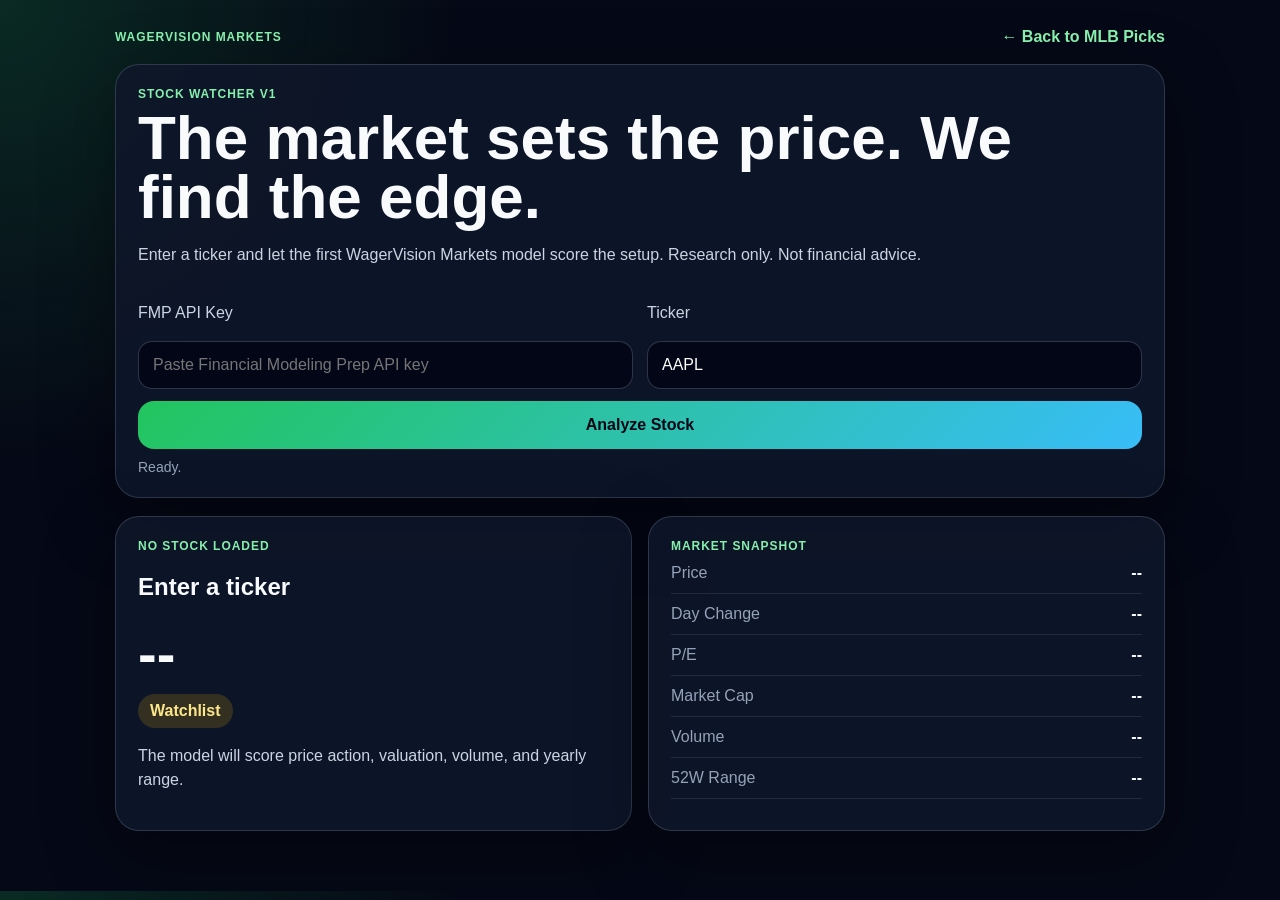
==== markets.html @ 0361a81e "Add WagerVision Markets page" ====
<!DOCTYPE html>
<html lang="en">
<head>
<meta charset="UTF-8">
<meta name="viewport" content="width=device-width, initial-scale=1.0">
<title>WagerVision Markets</title>
<style>
*{box-sizing:border-box}
body{
  margin:0;
  font-family:Arial,sans-serif;
  background:radial-gradient(circle at top left,rgba(34,197,94,.18),transparent 30%),#050816;
  color:#f8fafc;
}
.wrap{width:min(1050px,94%);margin:auto;padding:28px 0 60px}
.hero,.card{
  background:rgba(15,23,42,.86);
  border:1px solid rgba(148,163,184,.25);
  border-radius:24px;
  padding:22px;
  box-shadow:0 22px 70px rgba(0,0,0,.35);
}
.topbar{display:flex;justify-content:space-between;gap:12px;align-items:center;margin-bottom:18px}
.brand{font-weight:900;color:#86efac;letter-spacing:.08em;text-transform:uppercase;font-size:12px}
a{color:#86efac;text-decoration:none;font-weight:800}
h1{font-size:clamp(34px,6vw,62px);line-height:.95;margin:8px 0}
p{color:#cbd5e1;line-height:1.5}
.grid{display:grid;grid-template-columns:1fr 1fr;gap:14px;margin-top:18px}
input{
  width:100%;padding:14px;border-radius:14px;
  border:1px solid rgba(148,163,184,.3);
  background:#020617;color:white;font-size:16px;
}
button{
  width:100%;margin-top:12px;padding:15px;border:0;border-radius:16px;
  background:linear-gradient(135deg,#22c55e,#38bdf8);
  color:#020617;font-weight:900;font-size:16px;cursor:pointer;
}
.results{display:grid;grid-template-columns:1fr 1fr;gap:16px;margin-top:18px}
.score{font-size:56px;font-weight:900;margin:8px 0}
.badge{display:inline-block;padding:8px 12px;border-radius:999px;font-weight:900}
.buy{background:rgba(34,197,94,.18);color:#86efac}
.watch{background:rgba(234,179,8,.18);color:#fde68a}
.avoid{background:rgba(239,68,68,.18);color:#fecaca}
.stat{display:flex;justify-content:space-between;border-bottom:1px solid rgba(148,163,184,.15);padding:11px 0}
.stat span{color:#94a3b8}
.status{font-size:14px;color:#94a3b8;margin-top:10px}
@media(max-width:800px){.grid,.results{grid-template-columns:1fr}.topbar{align-items:flex-start;flex-direction:column}}
</style>
</head>
<body>
<div class="wrap">
  <div class="topbar">
    <div class="brand">WagerVision Markets</div>
    <a href="/index.html">← Back to MLB Picks</a>
  </div>

  <section class="hero">
    <div class="brand">Stock watcher v1</div>
    <h1>The market sets the price. We find the edge.</h1>
    <p>Enter a ticker and let the first WagerVision Markets model score the setup. Research only. Not financial advice.</p>

    <div class="grid">
      <div>
        <p>FMP API Key</p>
        <input id="apiKey" placeholder="Paste Financial Modeling Prep API key">
      </div>
      <div>
        <p>Ticker</p>
        <input id="ticker" value="AAPL" placeholder="AAPL, NVDA, TSLA">
      </div>
    </div>

    <button onclick="analyzeStock()">Analyze Stock</button>
    <div class="status" id="status">Ready.</div>
  </section>

  <section class="results">
    <div class="card">
      <div class="brand" id="company">No stock loaded</div>
      <h2 id="symbol">Enter a ticker</h2>
      <div class="score" id="score">--</div>
      <div class="badge watch" id="signal">Watchlist</div>
      <p id="read">The model will score price action, valuation, volume, and yearly range.</p>
    </div>

    <div class="card">
      <div class="brand">Market Snapshot</div>
      <div class="stat"><span>Price</span><strong id="price">--</strong></div>
      <div class="stat"><span>Day Change</span><strong id="change">--</strong></div>
      <div class="stat"><span>P/E</span><strong id="pe">--</strong></div>
      <div class="stat"><span>Market Cap</span><strong id="cap">--</strong></div>
      <div class="stat"><span>Volume</span><strong id="volume">--</strong></div>
      <div class="stat"><span>52W Range</span><strong id="range">--</strong></div>
    </div>
  </section>
</div>

<script>
const API_BASE = "https://financialmodelingprep.com/stable";

function el(id){return document.getElementById(id)}
function setText(id,v){el(id).textContent=v}
function clamp(n,min,max){return Math.max(min,Math.min(max,n))}
function money(v){const n=Number(v);return Number.isFinite(n)?"$"+n.toFixed(2):"--"}
function compact(v){
  const n=Number(v);
  if(!Number.isFinite(n))return"--";
  if(Math.abs(n)>=1e12)return(n/1e12).toFixed(2)+"T";
  if(Math.abs(n)>=1e9)return(n/1e9).toFixed(2)+"B";
  if(Math.abs(n)>=1e6)return(n/1e6).toFixed(2)+"M";
  return n.toLocaleString();
}

async function fmp(endpoint,key){
  const sep=endpoint.includes("?")?"&":"?";
  const url=`${API_BASE}${endpoint}${sep}apikey=${encodeURIComponent(key)}`;
  const res=await fetch(url);
  if(!res.ok)throw new Error("FMP request failed");
  return res.json();
}

function scoreStock(q){
  let score=50;
  const reasons=[];

  const change=Number(q.changePercentage ?? q.changesPercentage ?? 0);
  const pe=Number(q.pe ?? 0);
  const price=Number(q.price ?? 0);
  const high=Number(q.yearHigh ?? 0);
  const low=Number(q.yearLow ?? 0);
  const volume=Number(q.volume ?? 0);
  const avgVolume=Number(q.avgVolume ?? 0);

  if(change>2){score+=8;reasons.push("strong short-term momentum")}
  else if(change>.5){score+=4;reasons.push("positive price action")}
  else if(change<-2){score-=8;reasons.push("heavy selling pressure")}
  else if(change<-.5){score-=4;reasons.push("slight negative pressure")}

  if(pe>0&&pe<18){score+=8;reasons.push("reasonable valuation")}
  else if(pe>=18&&pe<=35){score+=2;reasons.push("valuation is acceptable")}
  else if(pe>50){score-=8;reasons.push("expensive valuation")}

  if(price&&high&&low&&high>low){
    const pos=(price-low)/(high-low);
    if(pos>.75){score+=6;reasons.push("trading near yearly strength")}
    else if(pos<.25){score-=6;reasons.push("trading near yearly weakness")}
  }

  if(volume&&avgVolume&&volume>avgVolume*1.5){
    score+=4;reasons.push("above-average volume")
  }

  score=clamp(Math.round(score),1,99);

  let signal="Watchlist", cls="watch";
  if(score>=70){signal="Buy Signal";cls="buy"}
  if(score<45){signal="Avoid / Weak";cls="avoid"}

  return{score,signal,cls,reasons};
}

async function analyzeStock(){
  const key=el("apiKey").value.trim();
  const ticker=el("ticker").value.trim().toUpperCase();

  if(!key){setText("status","Paste your FMP API key first.");return}
  if(!ticker){setText("status","Enter a ticker.");return}

  localStorage.setItem("wvm_fmp_key",key);
  setText("status",`Analyzing ${ticker}...`);

  try{
    const data=await fmp(`/quote?symbol=${encodeURIComponent(ticker)}`,key);
    const q=Array.isArray(data)?data[0]:data;

    if(!q||!q.symbol)throw new Error("No ticker found");

    const model=scoreStock(q);

    setText("company",q.name||q.symbol);
    setText("symbol",q.symbol);
    setText("score",model.score+"/100");

    const badge=el("signal");
    badge.textContent=model.signal;
    badge.className="badge "+model.cls;

    setText("price",money(q.price));
    setText("change",Number(q.changePercentage ?? q.changesPercentage ?? 0).toFixed(2)+"%");
    setText("pe",q.pe?Number(q.pe).toFixed(2):"--");
    setText("cap",compact(q.marketCap));
    setText("volume",compact(q.volume));
    setText("range",money(q.yearLow)+" - "+money(q.yearHigh));

    const reason=model.reasons.length?model.reasons.join(", "):"mixed signals with no obvious edge";
    setText("read",`${q.symbol} scores ${model.score}/100. The model sees ${reason}. This is the first signal layer, not a final investment call.`);

    setText("status","Analysis complete.");
  }catch(err){
    console.error(err);
    setText("status","Could not analyze ticker. Check API key, ticker, or console.");
  }
}

window.addEventListener("DOMContentLoaded",()=>{
  const saved=localStorage.getItem("wvm_fmp_key");
  if(saved)el("apiKey").value=saved;
});
</script>
</body>
</html>
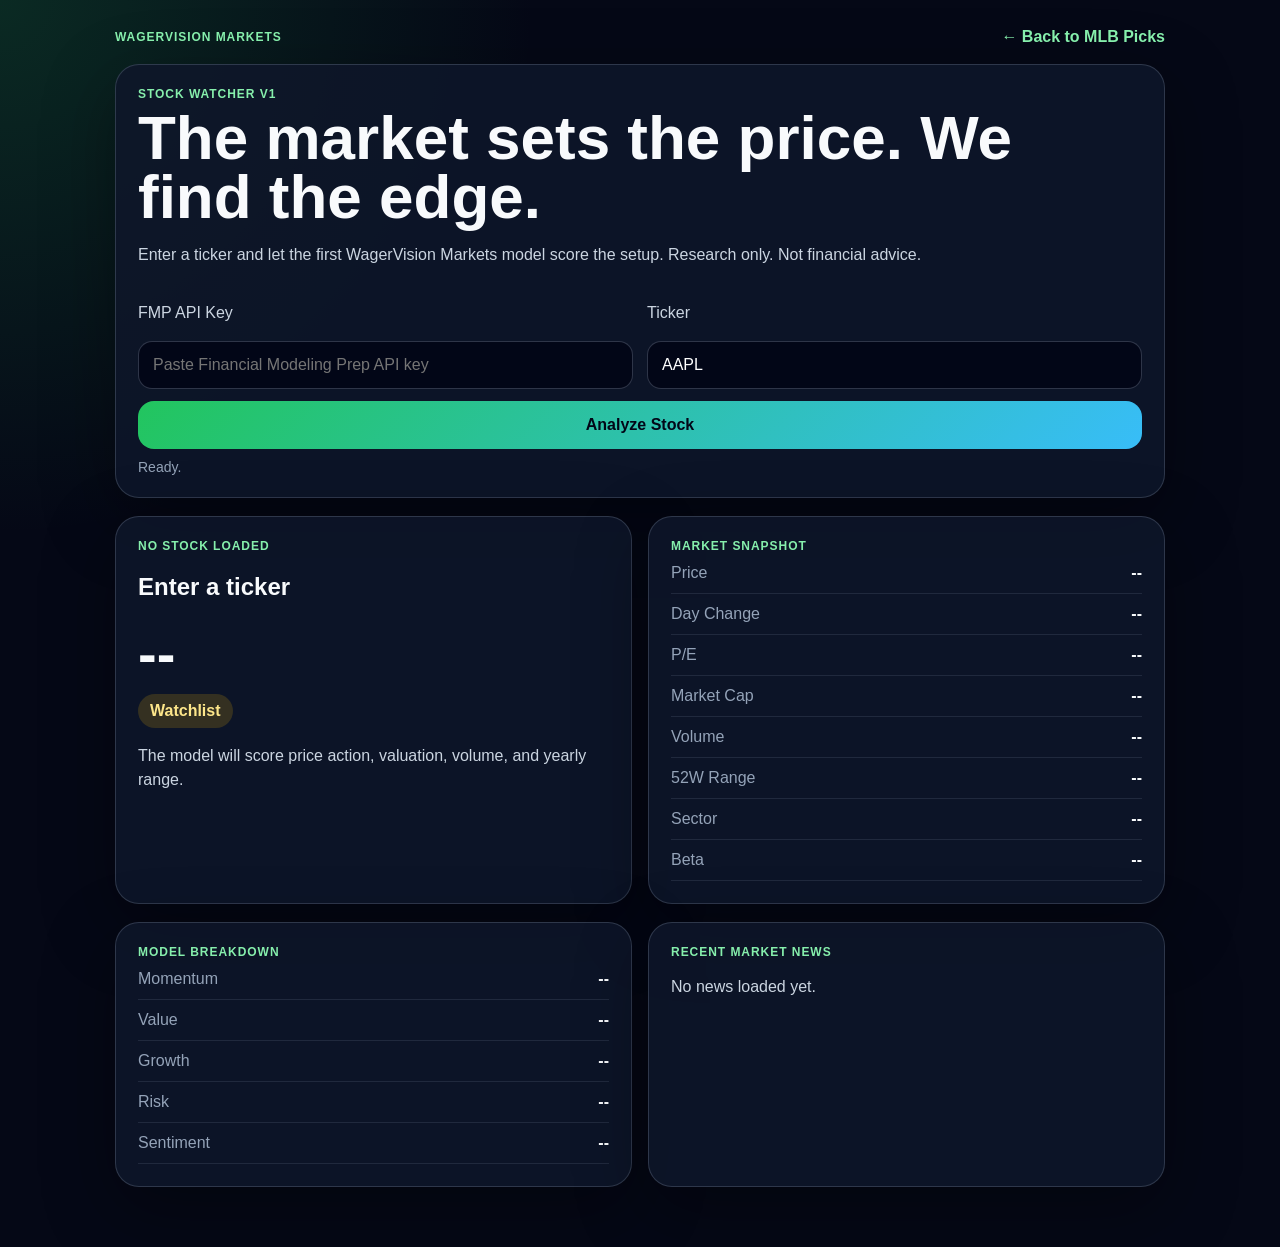
==== commit 2ffa3104: "Upgrade Markets page with fundamentals and news scoring" ====
--- a/markets.html
+++ b/markets.html
@@ -92,6 +92,24 @@
       <div class="stat"><span>Market Cap</span><strong id="cap">--</strong></div>
       <div class="stat"><span>Volume</span><strong id="volume">--</strong></div>
       <div class="stat"><span>52W Range</span><strong id="range">--</strong></div>
+      <div class="stat"><span>Sector</span><strong id="sector">--</strong></div>
+      <div class="stat"><span>Beta</span><strong id="beta">--</strong></div>
+    </div>
+  </section>
+
+  <section class="results">
+    <div class="card">
+      <div class="brand">Model Breakdown</div>
+      <div class="stat"><span>Momentum</span><strong id="momentumScore">--</strong></div>
+      <div class="stat"><span>Value</span><strong id="valueScore">--</strong></div>
+      <div class="stat"><span>Growth</span><strong id="growthScore">--</strong></div>
+      <div class="stat"><span>Risk</span><strong id="riskScore">--</strong></div>
+      <div class="stat"><span>Sentiment</span><strong id="sentimentScore">--</strong></div>
+    </div>
+
+    <div class="card">
+      <div class="brand">Recent Market News</div>
+      <p id="newsBox">No news loaded yet.</p>
     </div>
   </section>
 </div>
@@ -120,45 +138,115 @@
   return res.json();
 }
 
-function scoreStock(q){
-  let score=50;
+function firstRow(data){
+  return Array.isArray(data) ? data[0] : data;
+}
+
+function pct(v){
+  const n=Number(v);
+  return Number.isFinite(n)?n.toFixed(2)+"%":"--";
+}
+
+function safeNum(v, fallback=0){
+  const n=Number(v);
+  return Number.isFinite(n)?n:fallback;
+}
+
+function scoreBucket(value){
+  return clamp(Math.round(value),1,99);
+}
+
+function scoreStock(q, profile={}, metrics={}, ratios={}, changes={}, news=[]){
   const reasons=[];
-
   const change=Number(q.changePercentage ?? q.changesPercentage ?? 0);
-  const pe=Number(q.pe ?? 0);
-  const price=Number(q.price ?? 0);
-  const high=Number(q.yearHigh ?? 0);
-  const low=Number(q.yearLow ?? 0);
-  const volume=Number(q.volume ?? 0);
-  const avgVolume=Number(q.avgVolume ?? 0);
-
-  if(change>2){score+=8;reasons.push("strong short-term momentum")}
-  else if(change>.5){score+=4;reasons.push("positive price action")}
-  else if(change<-2){score-=8;reasons.push("heavy selling pressure")}
-  else if(change<-.5){score-=4;reasons.push("slight negative pressure")}
-
-  if(pe>0&&pe<18){score+=8;reasons.push("reasonable valuation")}
-  else if(pe>=18&&pe<=35){score+=2;reasons.push("valuation is acceptable")}
-  else if(pe>50){score-=8;reasons.push("expensive valuation")}
+  const pe=safeNum(q.pe);
+  const price=safeNum(q.price);
+  const high=safeNum(q.yearHigh);
+  const low=safeNum(q.yearLow);
+  const volume=safeNum(q.volume);
+  const avgVolume=safeNum(q.avgVolume);
+  const beta=safeNum(profile.beta);
+
+  const revenueGrowth=safeNum(metrics.revenuePerShareGrowth ?? metrics.revenueGrowth);
+  const roe=safeNum(metrics.roe);
+  const debtToEquity=safeNum(ratios.debtEquityRatio);
+  const netMargin=safeNum(ratios.netProfitMargin);
+
+  let momentum=50;
+  if(change>2) momentum+=22;
+  else if(change>.5) momentum+=12;
+  else if(change< -2) momentum-=22;
+  else if(change< -.5) momentum-=12;
 
   if(price&&high&&low&&high>low){
     const pos=(price-low)/(high-low);
-    if(pos>.75){score+=6;reasons.push("trading near yearly strength")}
-    else if(pos<.25){score-=6;reasons.push("trading near yearly weakness")}
+    if(pos>.75) momentum+=14;
+    else if(pos<.25) momentum-=14;
   }
 
-  if(volume&&avgVolume&&volume>avgVolume*1.5){
-    score+=4;reasons.push("above-average volume")
-  }
-
-  score=clamp(Math.round(score),1,99);
+  if(volume&&avgVolume&&volume>avgVolume*1.5) momentum+=8;
+  momentum=scoreBucket(momentum);
+
+  let value=50;
+  if(pe>0&&pe<18) value+=24;
+  else if(pe>=18&&pe<=35) value+=8;
+  else if(pe>50) value-=24;
+  else if(pe<=0) value-=8;
+  value=scoreBucket(value);
+
+  let growth=50;
+  if(revenueGrowth>.15) growth+=22;
+  else if(revenueGrowth>.05) growth+=12;
+  else if(revenueGrowth<0) growth-=18;
+
+  if(roe>.20) growth+=12;
+  else if(roe>.10) growth+=6;
+
+  if(netMargin>.20) growth+=10;
+  else if(netMargin<0) growth-=16;
+
+  growth=scoreBucket(growth);
+
+  let risk=65;
+  if(beta>1.6) risk-=20;
+  else if(beta>1.2) risk-=10;
+  else if(beta>0&&beta<1) risk+=8;
+
+  if(debtToEquity>2) risk-=18;
+  else if(debtToEquity>1) risk-=8;
+
+  risk=scoreBucket(risk);
+
+  let sentiment=50;
+  const newsText=news.map(n=>(n.title||"").toLowerCase()).join(" ");
+  const goodWords=["beats","surges","growth","upgrade","record","profit","partnership","approval","raises"];
+  const badWords=["misses","falls","lawsuit","downgrade","cut","probe","loss","warning","layoffs"];
+  goodWords.forEach(w=>{if(newsText.includes(w))sentiment+=5});
+  badWords.forEach(w=>{if(newsText.includes(w))sentiment-=5});
+  sentiment=scoreBucket(sentiment);
+
+  const score=Math.round(
+    momentum*.25+
+    value*.20+
+    growth*.22+
+    risk*.18+
+    sentiment*.15
+  );
+
+  if(momentum>=65) reasons.push("positive momentum");
+  if(value>=65) reasons.push("reasonable valuation");
+  if(growth>=65) reasons.push("strong growth or profitability signals");
+  if(risk<45) reasons.push("elevated risk");
+  if(sentiment>=60) reasons.push("positive news tone");
+  if(sentiment<45) reasons.push("negative news tone");
 
   let signal="Watchlist", cls="watch";
-  if(score>=70){signal="Buy Signal";cls="buy"}
-  if(score<45){signal="Avoid / Weak";cls="avoid"}
-
-  return{score,signal,cls,reasons};
-}
+  if(score>=72){signal="Buy Signal";cls="buy"}
+  else if(score<45){signal="Avoid / Weak";cls="avoid"}
+
+  return{score,signal,cls,reasons,momentum,value,growth,risk,sentiment};
+}
+
 
 async function analyzeStock(){
   const key=el("apiKey").value.trim();
@@ -171,14 +259,27 @@
   setText("status",`Analyzing ${ticker}...`);
 
   try{
-    const data=await fmp(`/quote?symbol=${encodeURIComponent(ticker)}`,key);
-    const q=Array.isArray(data)?data[0]:data;
+    const [quoteData, profileData, metricsData, ratiosData, changesData, newsData] = await Promise.all([
+      fmp(`/quote?symbol=${encodeURIComponent(ticker)}`,key),
+      fmp(`/profile?symbol=${encodeURIComponent(ticker)}`,key).catch(()=>[]),
+      fmp(`/key-metrics?symbol=${encodeURIComponent(ticker)}&limit=1`,key).catch(()=>[]),
+      fmp(`/ratios?symbol=${encodeURIComponent(ticker)}&limit=1`,key).catch(()=>[]),
+      fmp(`/stock-price-change?symbol=${encodeURIComponent(ticker)}`,key).catch(()=>[]),
+      fmp(`/stock-news?symbols=${encodeURIComponent(ticker)}&limit=5`,key).catch(()=>[])
+    ]);
+
+    const q=firstRow(quoteData);
+    const profile=firstRow(profileData)||{};
+    const metrics=firstRow(metricsData)||{};
+    const ratios=firstRow(ratiosData)||{};
+    const changes=firstRow(changesData)||{};
+    const news=Array.isArray(newsData)?newsData:[];
 
     if(!q||!q.symbol)throw new Error("No ticker found");
 
-    const model=scoreStock(q);
-
-    setText("company",q.name||q.symbol);
+    const model=scoreStock(q,profile,metrics,ratios,changes,news);
+
+    setText("company",profile.companyName||q.name||q.symbol);
     setText("symbol",q.symbol);
     setText("score",model.score+"/100");
 
@@ -192,9 +293,20 @@
     setText("cap",compact(q.marketCap));
     setText("volume",compact(q.volume));
     setText("range",money(q.yearLow)+" - "+money(q.yearHigh));
+    setText("sector",profile.sector||"--");
+    setText("beta",profile.beta?Number(profile.beta).toFixed(2):"--");
+
+    setText("momentumScore",model.momentum+"/100");
+    setText("valueScore",model.value+"/100");
+    setText("growthScore",model.growth+"/100");
+    setText("riskScore",model.risk+"/100");
+    setText("sentimentScore",model.sentiment+"/100");
+
+    const headlines=news.slice(0,4).map(n=>"• "+(n.title||"Untitled")).join("<br>");
+    el("newsBox").innerHTML=headlines || "No recent news returned by the data source.";
 
     const reason=model.reasons.length?model.reasons.join(", "):"mixed signals with no obvious edge";
-    setText("read",`${q.symbol} scores ${model.score}/100. The model sees ${reason}. This is the first signal layer, not a final investment call.`);
+    setText("read",`${q.symbol} scores ${model.score}/100. The model sees ${reason}. This combines price action, valuation, growth, risk, and basic news sentiment.`);
 
     setText("status","Analysis complete.");
   }catch(err){
@@ -202,6 +314,7 @@
     setText("status","Could not analyze ticker. Check API key, ticker, or console.");
   }
 }
+
 
 window.addEventListener("DOMContentLoaded",()=>{
   const saved=localStorage.getItem("wvm_fmp_key");
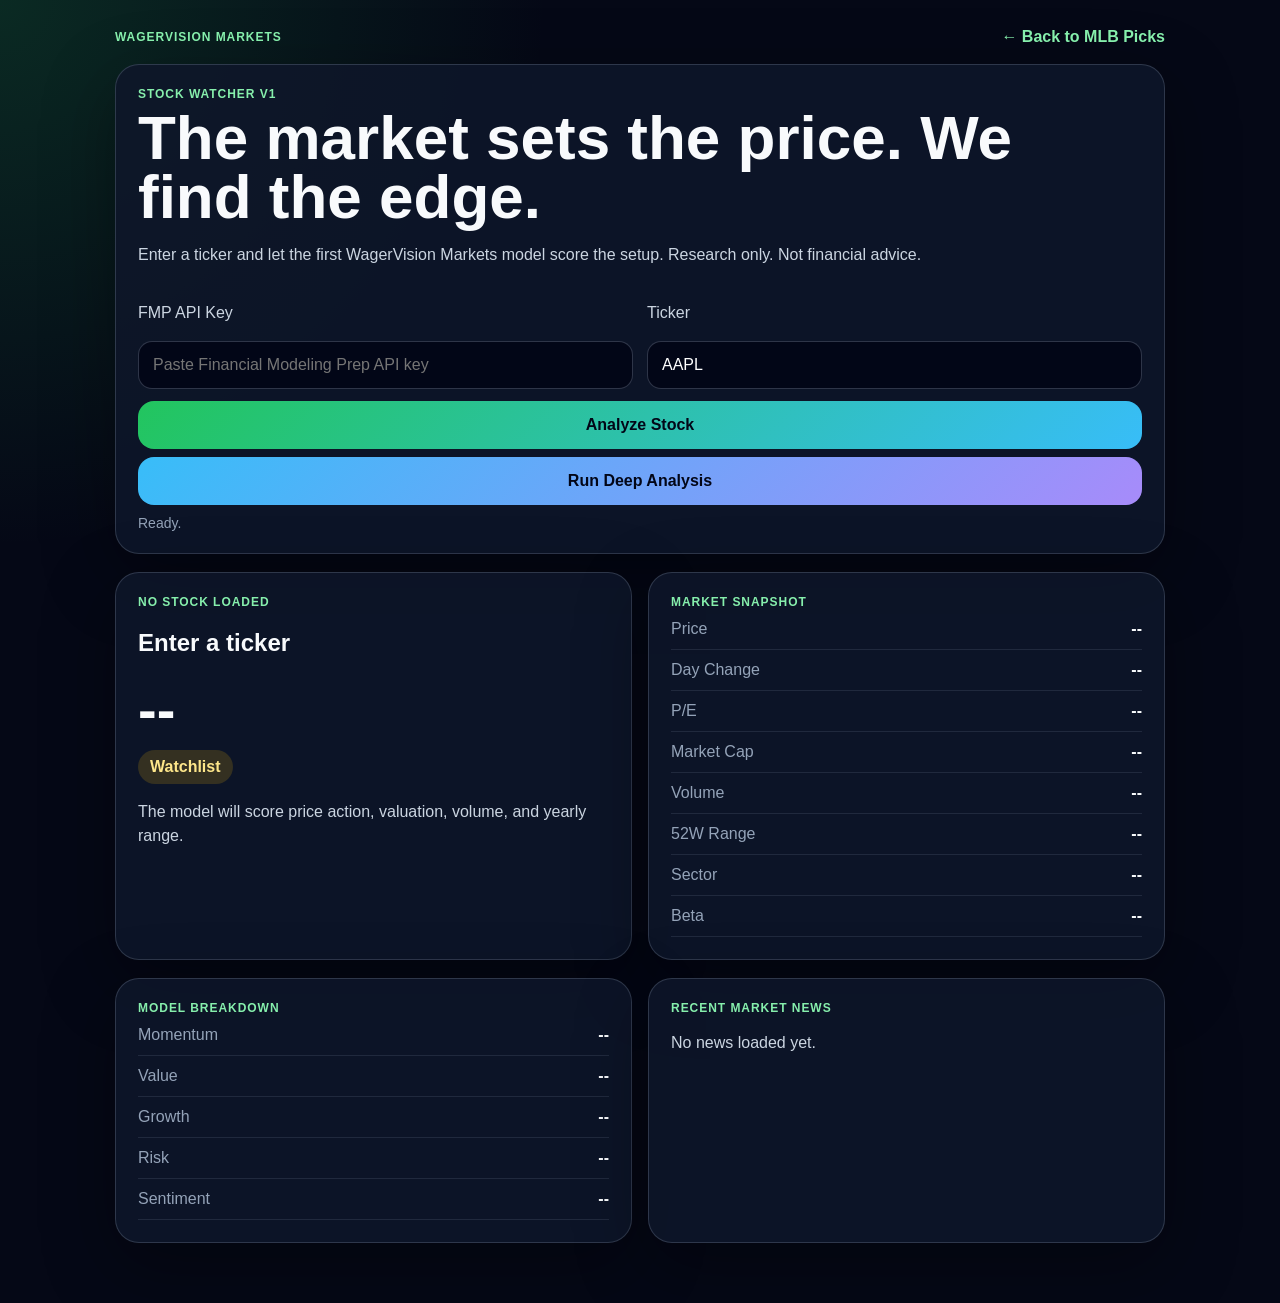
==== commit c6c67d60: "Add cached deep analysis to Markets page" ====
--- a/markets.html
+++ b/markets.html
@@ -72,6 +72,9 @@
     </div>
 
     <button onclick="analyzeStock()">Analyze Stock</button>
+<button onclick="runDeepAnalysis()" style="margin-top:8px;background:linear-gradient(135deg,#38bdf8,#a78bfa);">
+  Run Deep Analysis
+</button>
     <div class="status" id="status">Ready.</div>
   </section>
 
@@ -252,34 +255,30 @@
   const key=el("apiKey").value.trim();
   const ticker=el("ticker").value.trim().toUpperCase();
 
-  if(!key){setText("status","Paste your FMP API key first.");return}
-  if(!ticker){setText("status","Enter a ticker.");return}
+  if(!key){
+    setText("status","Paste your FMP API key first.");
+    return;
+  }
+
+  if(!ticker){
+    setText("status","Enter a ticker.");
+    return;
+  }
 
   localStorage.setItem("wvm_fmp_key",key);
-  setText("status",`Analyzing ${ticker}...`);
+  setText("status",`Analyzing ${ticker} with quote-only mode...`);
 
   try{
-    const [quoteData, profileData, metricsData, ratiosData, changesData, newsData] = await Promise.all([
-      fmp(`/quote?symbol=${encodeURIComponent(ticker)}`,key),
-      fmp(`/profile?symbol=${encodeURIComponent(ticker)}`,key).catch(()=>[]),
-      fmp(`/key-metrics?symbol=${encodeURIComponent(ticker)}&limit=1`,key).catch(()=>[]),
-      fmp(`/ratios?symbol=${encodeURIComponent(ticker)}&limit=1`,key).catch(()=>[]),
-      fmp(`/stock-price-change?symbol=${encodeURIComponent(ticker)}`,key).catch(()=>[]),
-      fmp(`/stock-news?symbols=${encodeURIComponent(ticker)}&limit=5`,key).catch(()=>[])
-    ]);
-
-    const q=firstRow(quoteData);
-    const profile=firstRow(profileData)||{};
-    const metrics=firstRow(metricsData)||{};
-    const ratios=firstRow(ratiosData)||{};
-    const changes=firstRow(changesData)||{};
-    const news=Array.isArray(newsData)?newsData:[];
-
-    if(!q||!q.symbol)throw new Error("No ticker found");
-
-    const model=scoreStock(q,profile,metrics,ratios,changes,news);
-
-    setText("company",profile.companyName||q.name||q.symbol);
+    const quoteData = await fmp(`/quote?symbol=${encodeURIComponent(ticker)}`,key);
+    const q = firstRow(quoteData);
+
+    if(!q || !q.symbol){
+      throw new Error("No ticker found");
+    }
+
+    const model = scoreStock(q,{},{},{},{},[]);
+
+    setText("company",q.name||q.symbol);
     setText("symbol",q.symbol);
     setText("score",model.score+"/100");
 
@@ -293,29 +292,123 @@
     setText("cap",compact(q.marketCap));
     setText("volume",compact(q.volume));
     setText("range",money(q.yearLow)+" - "+money(q.yearHigh));
-    setText("sector",profile.sector||"--");
-    setText("beta",profile.beta?Number(profile.beta).toFixed(2):"--");
-
-    setText("momentumScore",model.momentum+"/100");
-    setText("valueScore",model.value+"/100");
-    setText("growthScore",model.growth+"/100");
-    setText("riskScore",model.risk+"/100");
-    setText("sentimentScore",model.sentiment+"/100");
-
-    const headlines=news.slice(0,4).map(n=>"• "+(n.title||"Untitled")).join("<br>");
-    el("newsBox").innerHTML=headlines || "No recent news returned by the data source.";
-
-    const reason=model.reasons.length?model.reasons.join(", "):"mixed signals with no obvious edge";
-    setText("read",`${q.symbol} scores ${model.score}/100. The model sees ${reason}. This combines price action, valuation, growth, risk, and basic news sentiment.`);
-
-    setText("status","Analysis complete.");
+
+    if(el("sector")) setText("sector","Deep only");
+    if(el("beta")) setText("beta","--");
+
+    if(el("momentumScore")) setText("momentumScore",model.momentum+"/100");
+    if(el("valueScore")) setText("valueScore",model.value+"/100");
+    if(el("growthScore")) setText("growthScore","Deep only");
+    if(el("riskScore")) setText("riskScore","Deep only");
+    if(el("sentimentScore")) setText("sentimentScore","Deep only");
+
+    if(el("newsBox")){
+      el("newsBox").innerHTML="News is disabled in quote-only mode to save API calls. We’ll add Deep Analysis next.";
+    }
+
+    const reason=model.reasons.length?model.reasons.join(", "):"mixed quote-based signals";
+    setText("read",`${q.symbol} scores ${model.score}/100. Quote-only mode sees ${reason}.`);
+
+    setText("status","Analysis complete. Quote-only mode used about 1 API call.");
   }catch(err){
     console.error(err);
-    setText("status","Could not analyze ticker. Check API key, ticker, or console.");
-  }
-}
-
-
+    setText("status","Error: "+(err.message||err));
+  }
+}
+async function runDeepAnalysis(){
+  const key = el("apiKey").value.trim();
+  const ticker = el("ticker").value.trim().toUpperCase();
+
+  if(!key){
+    setText("status","Paste your FMP API key first.");
+    return;
+  }
+
+  if(!ticker){
+    setText("status","Enter a ticker.");
+    return;
+  }
+
+  const cacheKey = "wvm_deep_" + ticker;
+  const cached = localStorage.getItem(cacheKey);
+  const now = Date.now();
+  const oneDay = 24 * 60 * 60 * 1000;
+
+  if(cached){
+    const saved = JSON.parse(cached);
+    if(saved.time && now - saved.time < oneDay){
+      applyDeepData(saved.data, true);
+      return;
+    }
+  }
+
+  setText("status","Running deep analysis for " + ticker + "...");
+
+  try{
+    const profileData = await fmp(`/profile?symbol=${ticker}`, key).catch(()=>[]);
+    const ratiosData = await fmp(`/ratios?symbol=${ticker}&limit=1`, key).catch(()=>[]);
+    const newsData = await fmp(`/stock-news?symbols=${ticker}&limit=5`, key).catch(()=>[]);
+
+    const data = {
+      profile: firstRow(profileData) || {},
+      ratios: firstRow(ratiosData) || {},
+      news: Array.isArray(newsData) ? newsData : []
+    };
+
+    localStorage.setItem(cacheKey, JSON.stringify({time: now, data}));
+    applyDeepData(data, false);
+
+  }catch(err){
+    console.error(err);
+    setText("status","Deep analysis error: " + (err.message || err));
+  }
+}
+
+function applyDeepData(data, fromCache){
+  const profile = data.profile || {};
+  const ratios = data.ratios || {};
+  const news = data.news || [];
+
+  if(el("sector")) setText("sector", profile.sector || "--");
+  if(el("beta")) setText("beta", profile.beta ? Number(profile.beta).toFixed(2) : "--");
+
+  let risk = 65;
+  const beta = Number(profile.beta || 0);
+  const debt = Number(ratios.debtEquityRatio || 0);
+
+  if(beta > 1.6) risk -= 20;
+  else if(beta > 1.2) risk -= 10;
+  else if(beta > 0 && beta < 1) risk += 8;
+
+  if(debt > 2) risk -= 18;
+  else if(debt > 1) risk -= 8;
+
+  risk = clamp(Math.round(risk),1,99);
+
+  let sentiment = 50;
+  const text = news.map(n => (n.title || "").toLowerCase()).join(" ");
+
+  ["beats","growth","upgrade","profit","partnership","approval"].forEach(w=>{
+    if(text.includes(w)) sentiment += 5;
+  });
+
+  ["misses","lawsuit","downgrade","loss","warning","layoffs"].forEach(w=>{
+    if(text.includes(w)) sentiment -= 5;
+  });
+
+  sentiment = clamp(Math.round(sentiment),1,99);
+
+  if(el("growthScore")) setText("growthScore","Deep loaded");
+  if(el("riskScore")) setText("riskScore",risk + "/100");
+  if(el("sentimentScore")) setText("sentimentScore",sentiment + "/100");
+
+  if(el("newsBox")){
+    const headlines = news.slice(0,5).map(n => "• " + (n.title || "Untitled")).join("<br>");
+    el("newsBox").innerHTML = headlines || "No recent news returned.";
+  }
+
+  setText("status", fromCache ? "Deep analysis loaded from cache." : "Deep analysis complete and cached.");
+}
 window.addEventListener("DOMContentLoaded",()=>{
   const saved=localStorage.getItem("wvm_fmp_key");
   if(saved)el("apiKey").value=saved;
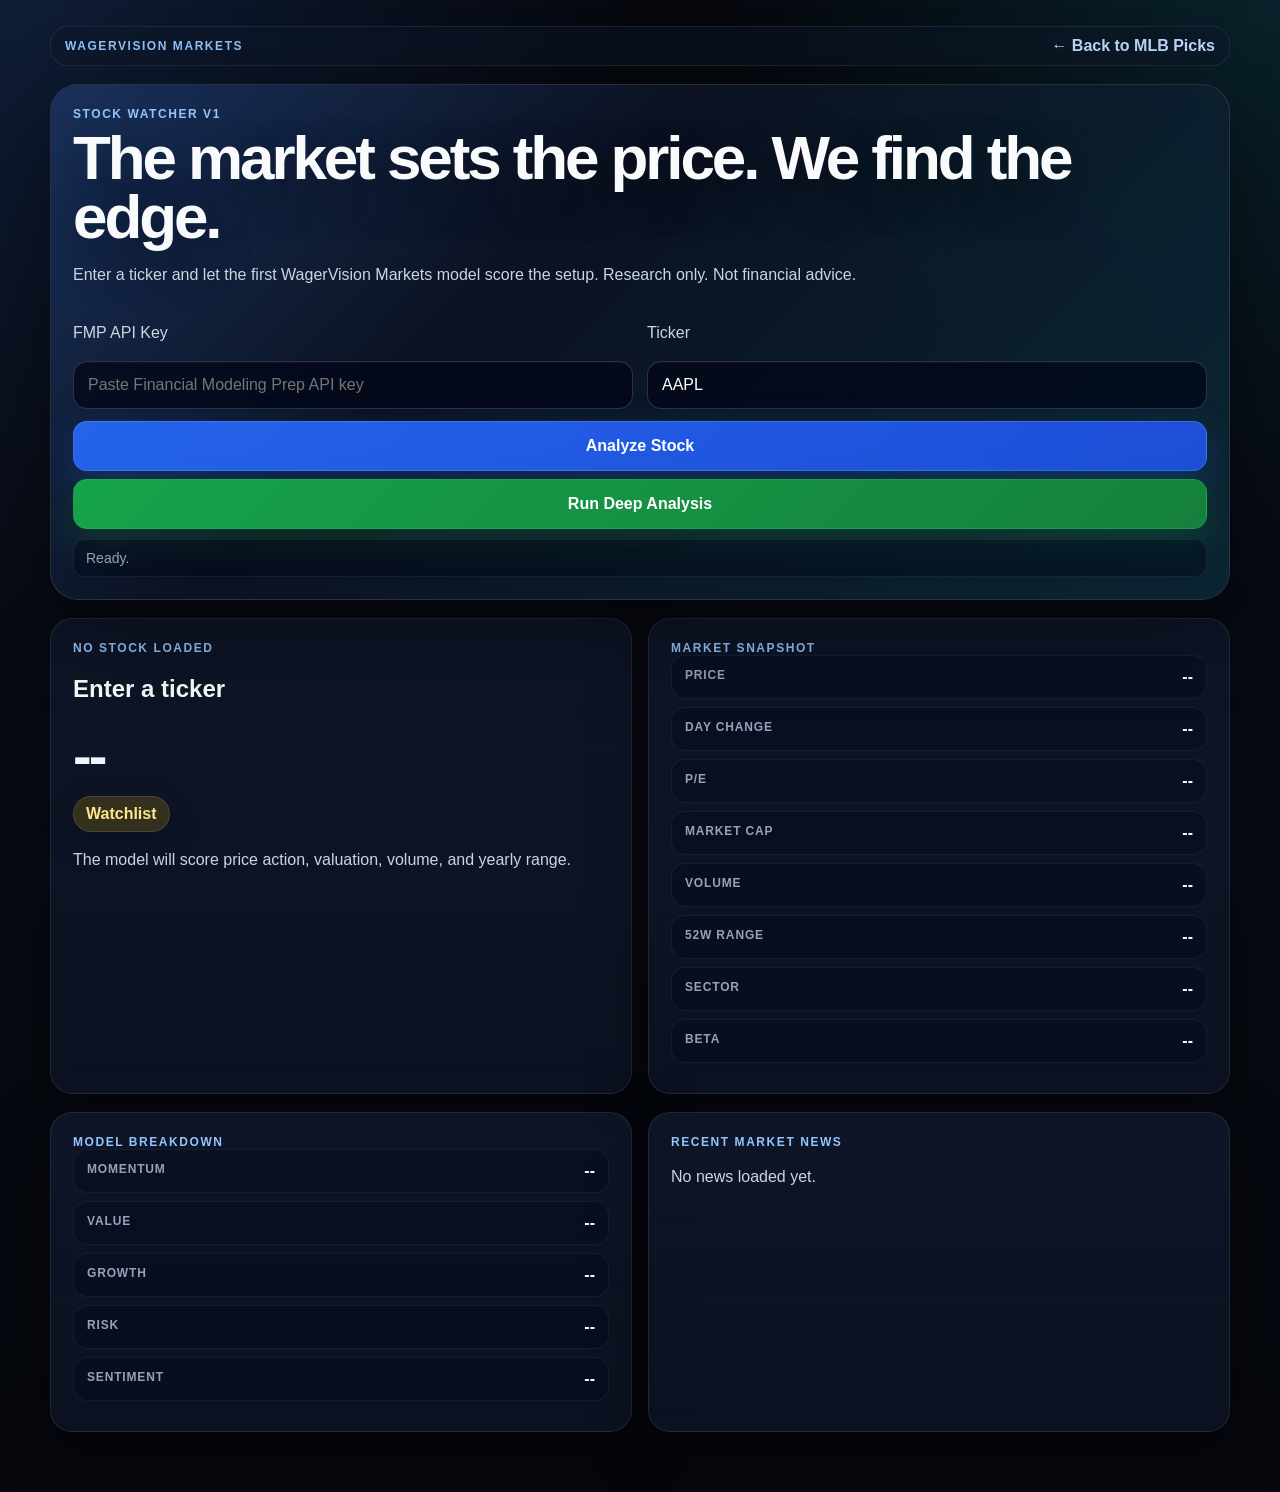
==== commit 11bda818: "Polish Markets page to match WagerVision style" ====
--- a/markets.html
+++ b/markets.html
@@ -47,6 +47,153 @@
 .status{font-size:14px;color:#94a3b8;margin-top:10px}
 @media(max-width:800px){.grid,.results{grid-template-columns:1fr}.topbar{align-items:flex-start;flex-direction:column}}
 </style>
+<style id="markets-premium-style">
+:root{
+  --wv-bg:#05070d;
+  --wv-panel:#0c111d;
+  --wv-glass:rgba(15,23,42,.78);
+  --wv-border:rgba(148,163,184,.22);
+  --wv-blue:#3b82f6;
+  --wv-cyan:#22d3ee;
+  --wv-green:#22c55e;
+  --wv-text:#f8fafc;
+  --wv-muted:#94a3b8;
+}
+
+body{
+  background:
+    radial-gradient(circle at top left, rgba(59,130,246,.18), transparent 32%),
+    radial-gradient(circle at top right, rgba(34,211,238,.13), transparent 28%),
+    linear-gradient(180deg,#05070d 0%,#080b13 45%,#05070d 100%) !important;
+  color:var(--wv-text) !important;
+}
+
+.wrap{
+  width:min(1180px,94%) !important;
+  padding-top:26px !important;
+}
+
+.hero{
+  position:relative;
+  overflow:hidden;
+  background:
+    linear-gradient(135deg, rgba(15,23,42,.92), rgba(8,13,24,.92)),
+    radial-gradient(circle at top right, rgba(34,211,238,.16), transparent 35%) !important;
+  border:1px solid var(--wv-border) !important;
+  border-radius:28px !important;
+  box-shadow:0 24px 90px rgba(0,0,0,.48) !important;
+}
+
+.hero:before{
+  content:"";
+  position:absolute;
+  inset:0;
+  background:linear-gradient(135deg, rgba(59,130,246,.24), transparent 38%, rgba(34,211,238,.12));
+  pointer-events:none;
+}
+
+.hero > *{
+  position:relative;
+  z-index:1;
+}
+
+.brand{
+  color:#93c5fd !important;
+  font-weight:900 !important;
+  letter-spacing:.13em !important;
+}
+
+h1{
+  letter-spacing:-.05em !important;
+  text-shadow:0 18px 50px rgba(0,0,0,.45);
+}
+
+.card{
+  background:
+    linear-gradient(180deg, rgba(15,23,42,.88), rgba(15,23,42,.66)) !important;
+  border:1px solid rgba(255,255,255,.09) !important;
+  border-radius:22px !important;
+  box-shadow:0 18px 60px rgba(0,0,0,.38) !important;
+}
+
+input{
+  background:rgba(2,6,23,.72) !important;
+  border:1px solid rgba(148,163,184,.26) !important;
+  border-radius:14px !important;
+  box-shadow:inset 0 1px 0 rgba(255,255,255,.04) !important;
+}
+
+button{
+  background:linear-gradient(135deg,#2563eb,#1d4ed8) !important;
+  color:#fff !important;
+  border:1px solid rgba(96,165,250,.35) !important;
+  border-radius:14px !important;
+  box-shadow:0 14px 38px rgba(37,99,235,.28) !important;
+}
+
+button:hover{
+  filter:brightness(1.08);
+  transform:translateY(-1px);
+}
+
+button[onclick="runDeepAnalysis()"]{
+  background:linear-gradient(135deg,#16a34a,#15803d) !important;
+  border-color:rgba(34,197,94,.36) !important;
+  box-shadow:0 14px 38px rgba(22,163,74,.24) !important;
+}
+
+.stat{
+  background:rgba(2,6,23,.28);
+  border:1px solid rgba(255,255,255,.06);
+  border-radius:14px;
+  padding:12px 13px !important;
+  margin-bottom:8px;
+}
+
+.stat span{
+  color:var(--wv-muted) !important;
+  font-size:12px;
+  font-weight:800;
+  text-transform:uppercase;
+  letter-spacing:.07em;
+}
+
+.stat strong{
+  color:#f8fafc;
+}
+
+.score{
+  background:linear-gradient(135deg,#f8fafc,#93c5fd);
+  -webkit-background-clip:text;
+  background-clip:text;
+  color:transparent;
+  letter-spacing:-.05em;
+}
+
+.badge{
+  border:1px solid rgba(255,255,255,.10);
+  box-shadow:0 10px 30px rgba(0,0,0,.25);
+}
+
+.topbar{
+  background:rgba(15,23,42,.52);
+  border:1px solid rgba(255,255,255,.08);
+  border-radius:18px;
+  padding:10px 14px;
+}
+
+.topbar a{
+  color:#bfdbfe !important;
+}
+
+.status{
+  background:rgba(2,6,23,.42);
+  border:1px solid rgba(255,255,255,.07);
+  border-radius:12px;
+  padding:10px 12px;
+}
+</style>
+
 </head>
 <body>
 <div class="wrap">
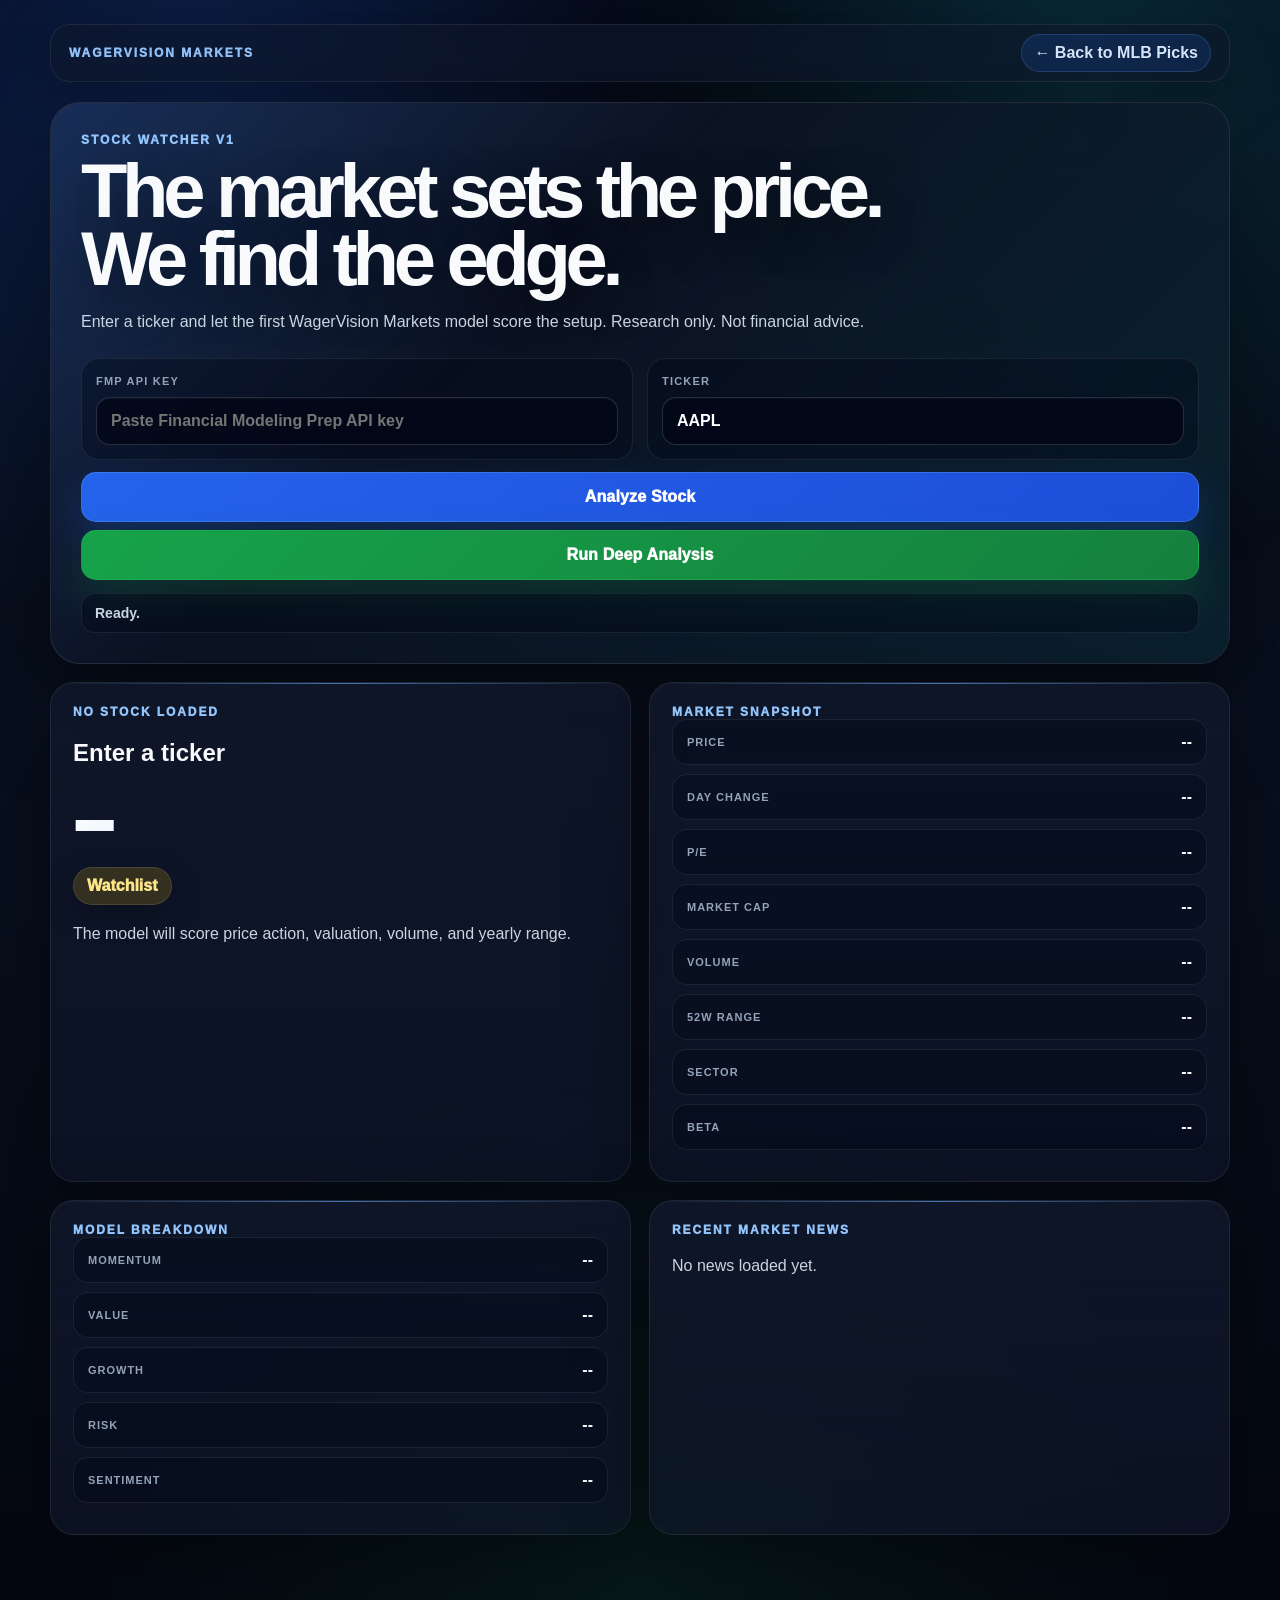
==== commit be51f258: "Upgrade Markets page professional styling" ====
--- a/markets.html
+++ b/markets.html
@@ -194,6 +194,7 @@
 }
 </style>
 
+<link rel="stylesheet" href="markets-pro.css">
 </head>
 <body>
 <div class="wrap">
--- a/markets-pro.css
+++ b/markets-pro.css
@@ -0,0 +1,249 @@
+:root{
+  --bg:#05070d;
+  --panel:#0b1120;
+  --glass:rgba(15,23,42,.78);
+  --line:rgba(148,163,184,.18);
+  --line2:rgba(255,255,255,.08);
+  --blue:#2563eb;
+  --cyan:#22d3ee;
+  --green:#22c55e;
+  --gold:#f59e0b;
+  --red:#ef4444;
+  --text:#f8fafc;
+  --muted:#94a3b8;
+}
+
+*{box-sizing:border-box}
+
+body{
+  min-height:100vh;
+  background:
+    radial-gradient(circle at 15% 8%, rgba(37,99,235,.28), transparent 28%),
+    radial-gradient(circle at 85% 5%, rgba(34,211,238,.18), transparent 26%),
+    radial-gradient(circle at 50% 100%, rgba(34,197,94,.09), transparent 32%),
+    linear-gradient(180deg,#040711 0%,#08101f 44%,#040711 100%) !important;
+  color:var(--text) !important;
+}
+
+.wrap{
+  width:min(1180px,94%) !important;
+  padding:24px 0 70px !important;
+}
+
+.topbar{
+  height:58px;
+  display:flex !important;
+  align-items:center !important;
+  justify-content:space-between !important;
+  padding:0 18px !important;
+  margin-bottom:20px !important;
+  background:rgba(15,23,42,.62) !important;
+  border:1px solid var(--line2) !important;
+  border-radius:20px !important;
+  box-shadow:0 18px 60px rgba(0,0,0,.30) !important;
+  backdrop-filter:blur(18px);
+}
+
+.brand{
+  color:#93c5fd !important;
+  font-size:12px !important;
+  font-weight:950 !important;
+  letter-spacing:.16em !important;
+  text-transform:uppercase !important;
+}
+
+.topbar a{
+  color:#dbeafe !important;
+  font-weight:900 !important;
+  padding:9px 12px;
+  border-radius:999px;
+  background:rgba(37,99,235,.16);
+  border:1px solid rgba(96,165,250,.22);
+}
+
+.hero{
+  position:relative;
+  overflow:hidden;
+  padding:30px !important;
+  border-radius:30px !important;
+  background:
+    linear-gradient(135deg,rgba(15,23,42,.96),rgba(8,13,24,.94)),
+    radial-gradient(circle at top right,rgba(34,211,238,.18),transparent 32%) !important;
+  border:1px solid var(--line) !important;
+  box-shadow:0 30px 100px rgba(0,0,0,.50) !important;
+}
+
+.hero:before{
+  content:"";
+  position:absolute;
+  inset:0;
+  background:linear-gradient(135deg,rgba(59,130,246,.22),transparent 38%,rgba(34,211,238,.10));
+  pointer-events:none;
+}
+
+.hero>*{position:relative;z-index:1}
+
+h1{
+  max-width:850px;
+  font-size:clamp(42px,7vw,76px) !important;
+  line-height:.9 !important;
+  letter-spacing:-.07em !important;
+  margin:10px 0 14px !important;
+}
+
+p{
+  color:#cbd5e1 !important;
+}
+
+.grid{
+  margin-top:24px !important;
+  display:grid !important;
+  grid-template-columns:1fr 1fr !important;
+  gap:14px !important;
+}
+
+.grid>div{
+  background:rgba(2,6,23,.34);
+  border:1px solid var(--line2);
+  border-radius:18px;
+  padding:14px;
+}
+
+.grid p{
+  margin:0 0 8px !important;
+  font-size:11px;
+  font-weight:900;
+  letter-spacing:.11em;
+  text-transform:uppercase;
+  color:var(--muted) !important;
+}
+
+input{
+  height:48px;
+  background:rgba(2,6,23,.78) !important;
+  color:#fff !important;
+  border:1px solid rgba(148,163,184,.24) !important;
+  border-radius:14px !important;
+  outline:none !important;
+  font-weight:800;
+}
+
+input:focus{
+  border-color:rgba(96,165,250,.72) !important;
+  box-shadow:0 0 0 4px rgba(37,99,235,.16) !important;
+}
+
+button{
+  height:50px;
+  border:1px solid rgba(96,165,250,.34) !important;
+  border-radius:15px !important;
+  background:linear-gradient(135deg,#2563eb,#1d4ed8) !important;
+  color:white !important;
+  font-weight:950 !important;
+  letter-spacing:.01em;
+  box-shadow:0 18px 42px rgba(37,99,235,.28) !important;
+}
+
+button:hover{
+  filter:brightness(1.08);
+  transform:translateY(-1px);
+}
+
+button[onclick="runDeepAnalysis()"]{
+  background:linear-gradient(135deg,#16a34a,#15803d) !important;
+  border-color:rgba(34,197,94,.32) !important;
+  box-shadow:0 18px 42px rgba(22,163,74,.22) !important;
+}
+
+.results{
+  display:grid !important;
+  grid-template-columns:1fr 1fr !important;
+  gap:18px !important;
+  margin-top:18px !important;
+}
+
+.card{
+  position:relative;
+  overflow:hidden;
+  padding:22px !important;
+  border-radius:24px !important;
+  background:
+    linear-gradient(180deg,rgba(15,23,42,.88),rgba(15,23,42,.66)) !important;
+  border:1px solid var(--line2) !important;
+  box-shadow:0 22px 80px rgba(0,0,0,.40) !important;
+}
+
+.card:before{
+  content:"";
+  position:absolute;
+  top:0;
+  left:0;
+  right:0;
+  height:1px;
+  background:linear-gradient(90deg,transparent,rgba(96,165,250,.65),transparent);
+}
+
+.score{
+  font-size:68px !important;
+  line-height:1 !important;
+  font-weight:950 !important;
+  letter-spacing:-.07em !important;
+  margin:12px 0 !important;
+  background:linear-gradient(135deg,#fff,#93c5fd);
+  -webkit-background-clip:text;
+  background-clip:text;
+  color:transparent !important;
+}
+
+.badge{
+  border-radius:999px !important;
+  padding:9px 13px !important;
+  font-weight:950 !important;
+  border:1px solid rgba(255,255,255,.10);
+}
+
+.stat{
+  display:flex !important;
+  align-items:center !important;
+  justify-content:space-between !important;
+  gap:12px;
+  padding:13px 14px !important;
+  margin:0 0 9px !important;
+  border:1px solid var(--line2) !important;
+  border-radius:15px !important;
+  background:rgba(2,6,23,.34) !important;
+}
+
+.stat span{
+  color:var(--muted) !important;
+  font-size:11px !important;
+  font-weight:900 !important;
+  letter-spacing:.09em;
+  text-transform:uppercase;
+}
+
+.stat strong{
+  font-size:16px;
+  color:#f8fafc;
+}
+
+.status{
+  margin-top:13px !important;
+  padding:11px 13px !important;
+  border:1px solid var(--line2) !important;
+  border-radius:14px !important;
+  background:rgba(2,6,23,.42) !important;
+  color:#cbd5e1 !important;
+  font-weight:700;
+}
+
+#read,#newsBox{
+  color:#cbd5e1 !important;
+  line-height:1.6 !important;
+}
+
+@media(max-width:800px){
+  .grid,.results{grid-template-columns:1fr !important}
+  .hero{padding:22px !important}
+  .topbar{height:auto;align-items:flex-start !important}
+}
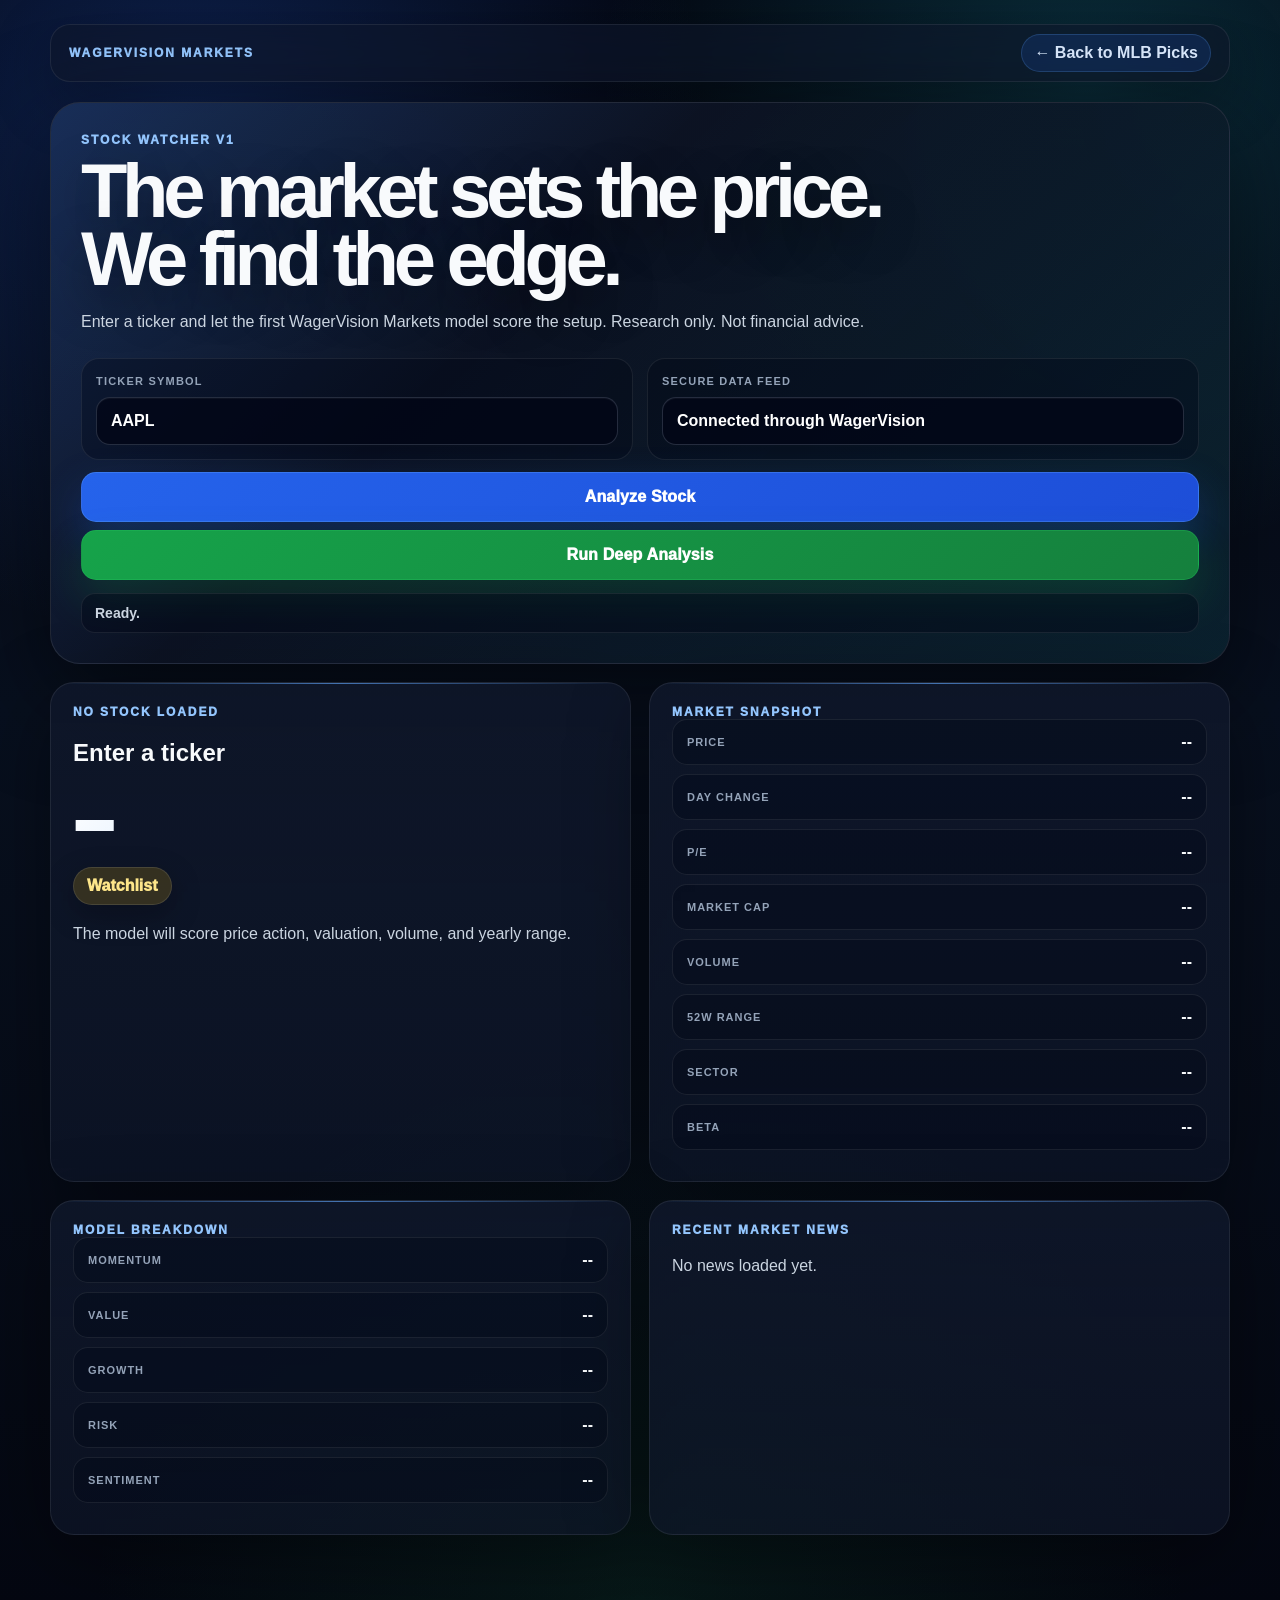
==== commit 47299e94: "Hide FMP key behind Supabase stock quote function" ====
--- a/markets.html
+++ b/markets.html
@@ -210,12 +210,12 @@
 
     <div class="grid">
       <div>
-        <p>FMP API Key</p>
-        <input id="apiKey" placeholder="Paste Financial Modeling Prep API key">
+        <p>Ticker Symbol</p>
+        <input id="ticker" value="AAPL" placeholder="AAPL, NVDA, TSLA">
       </div>
       <div>
-        <p>Ticker</p>
-        <input id="ticker" value="AAPL" placeholder="AAPL, NVDA, TSLA">
+        <p>Secure Data Feed</p>
+        <input value="Connected through WagerVision" disabled>
       </div>
     </div>
 
@@ -267,6 +267,23 @@
 
 <script>
 const API_BASE = "https://financialmodelingprep.com/stable";
+const STOCK_QUOTE_URL = "https://zejuncnaujnofzzreaoo.supabase.co/functions/v1/stock-quote";
+
+async function stockQuote(ticker){
+  const url = `${STOCK_QUOTE_URL}?ticker=${encodeURIComponent(ticker)}`;
+  const res = await fetch(url);
+  const body = await res.text();
+
+  if(!res.ok){
+    throw new Error(`Stock quote failed ${res.status}: ${body.slice(0,160)}`);
+  }
+
+  try{
+    return JSON.parse(body);
+  }catch(err){
+    throw new Error("Stock quote returned bad JSON");
+  }
+}
 
 function el(id){return document.getElementById(id)}
 function setText(id,v){el(id).textContent=v}
@@ -400,24 +417,17 @@
 
 
 async function analyzeStock(){
-  const key=el("apiKey").value.trim();
   const ticker=el("ticker").value.trim().toUpperCase();
-
-  if(!key){
-    setText("status","Paste your FMP API key first.");
-    return;
-  }
 
   if(!ticker){
     setText("status","Enter a ticker.");
     return;
   }
 
-  localStorage.setItem("wvm_fmp_key",key);
-  setText("status",`Analyzing ${ticker} with quote-only mode...`);
+  setText("status",`Analyzing ${ticker} with secure stock feed...`);
 
   try{
-    const quoteData = await fmp(`/quote?symbol=${encodeURIComponent(ticker)}`,key);
+    const quoteData = await stockQuote(ticker);
     const q = firstRow(quoteData);
 
     if(!q || !q.symbol){
@@ -457,7 +467,7 @@
     const reason=model.reasons.length?model.reasons.join(", "):"mixed quote-based signals";
     setText("read",`${q.symbol} scores ${model.score}/100. Quote-only mode sees ${reason}.`);
 
-    setText("status","Analysis complete. Quote-only mode used about 1 API call.");
+    setText("status","Analysis complete. Secure stock feed used.");
   }catch(err){
     console.error(err);
     setText("status","Error: "+(err.message||err));
@@ -466,11 +476,6 @@
 async function runDeepAnalysis(){
   const key = el("apiKey").value.trim();
   const ticker = el("ticker").value.trim().toUpperCase();
-
-  if(!key){
-    setText("status","Paste your FMP API key first.");
-    return;
-  }
 
   if(!ticker){
     setText("status","Enter a ticker.");
@@ -557,10 +562,7 @@
 
   setText("status", fromCache ? "Deep analysis loaded from cache." : "Deep analysis complete and cached.");
 }
-window.addEventListener("DOMContentLoaded",()=>{
-  const saved=localStorage.getItem("wvm_fmp_key");
-  if(saved)el("apiKey").value=saved;
-});
+window.addEventListener("DOMContentLoaded",()=>{});
 </script>
 </body>
 </html>
